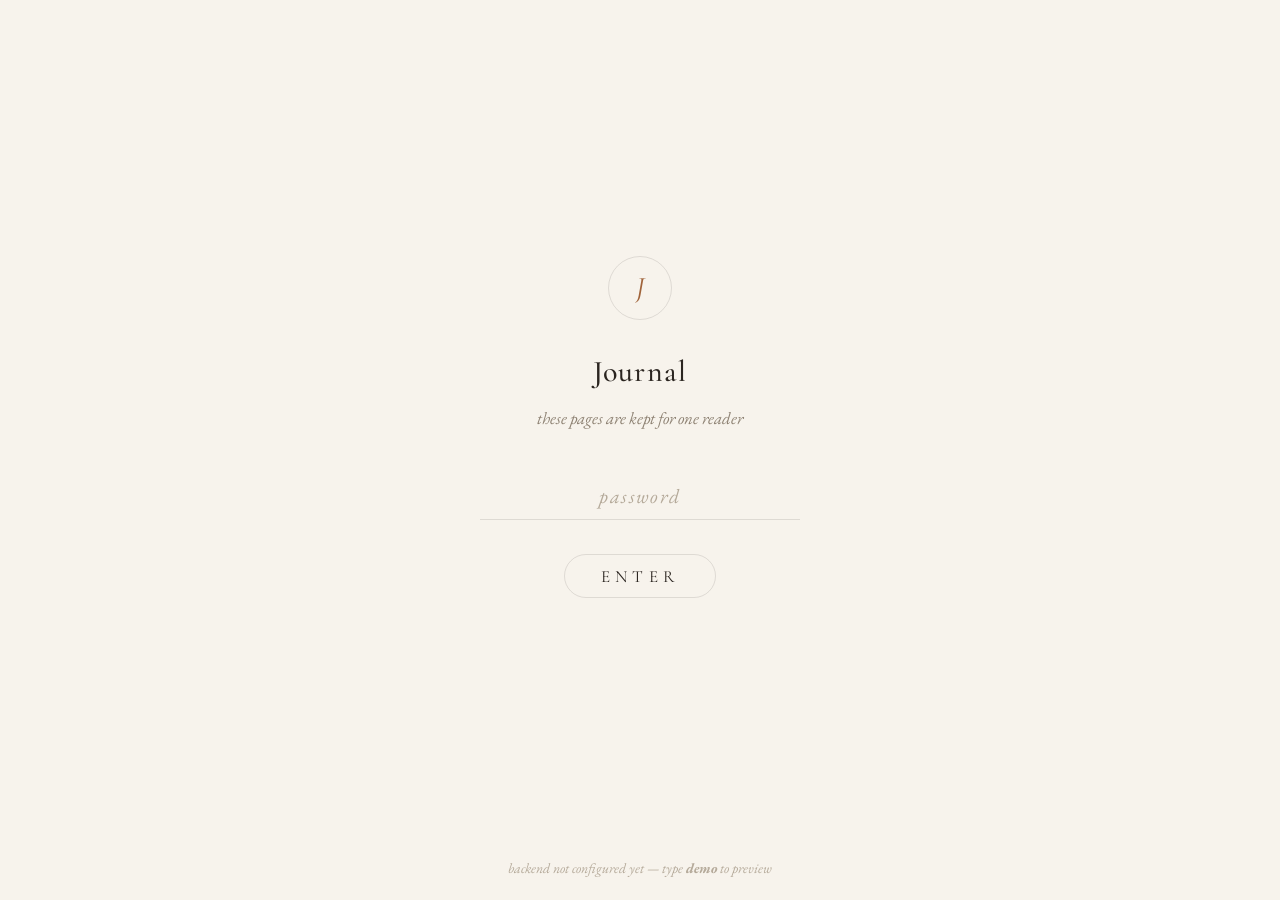
==== journal/index.html @ c426ccc8 "Add private journal: password-protected page with admin desk, read receipts, login log Co-Authored-B" ====
<!doctype html>
<html lang="en">
<head>
<meta charset="utf-8">
<meta name="viewport" content="width=device-width, initial-scale=1, viewport-fit=cover">
<meta name="robots" content="noindex, nofollow">
<title>Journal</title>
<link rel="preconnect" href="https://fonts.googleapis.com">
<link rel="preconnect" href="https://fonts.gstatic.com" crossorigin>
<link href="https://fonts.googleapis.com/css2?family=Cormorant+Garamond:ital,wght@0,400;0,500;0,600;1,400;1,500&family=EB+Garamond:ital,wght@0,400;0,500;1,400&display=swap" rel="stylesheet">
<style>
:root{
  --bg:#f7f3ec; --ink:#2b2520; --muted:#8d8172; --faint:#b5aa9a;
  --line:rgba(43,37,32,.12); --accent:#a0633a; --card:#fffdf9;
  --shadow:0 10px 40px rgba(43,37,32,.08);
  --overlay:rgba(24,20,17,.55);
}
@media (prefers-color-scheme: dark){
  :root{
    --bg:#161310; --ink:#e9e1d4; --muted:#9a8e7d; --faint:#6b6154;
    --line:rgba(233,225,212,.12); --accent:#cf9064; --card:#1e1a16;
    --shadow:0 10px 40px rgba(0,0,0,.35);
    --overlay:rgba(0,0,0,.65);
  }
}
*{box-sizing:border-box; -webkit-tap-highlight-color:transparent}
html,body{margin:0; padding:0}
body{
  background:var(--bg); color:var(--ink);
  font-family:"EB Garamond", Georgia, serif;
  font-size:19px; line-height:1.72;
  min-height:100dvh;
}
::selection{background:var(--accent); color:var(--bg)}

/* ---------- login ---------- */
#login{
  position:fixed; inset:0; display:flex; flex-direction:column;
  align-items:center; justify-content:center; gap:0; background:var(--bg);
  z-index:50; padding:24px; transition:opacity .6s ease;
}
#login.hidden{opacity:0; pointer-events:none}
.monogram{
  width:64px; height:64px; border:1px solid var(--line); border-radius:50%;
  display:flex; align-items:center; justify-content:center;
  font-family:"Cormorant Garamond", serif; font-style:italic; font-size:30px;
  color:var(--accent); margin-bottom:26px;
}
.login-title{
  font-family:"Cormorant Garamond", serif; font-weight:500; font-size:30px;
  letter-spacing:.04em; margin:0 0 6px;
}
.login-sub{color:var(--muted); font-style:italic; font-size:17px; margin:0 0 40px}
.pw-wrap{display:flex; flex-direction:column; align-items:center; width:min(320px,80vw)}
#pw{
  width:100%; background:transparent; border:0; border-bottom:1px solid var(--line);
  color:var(--ink); font-family:inherit; font-size:20px; text-align:center;
  padding:10px 4px; outline:none; letter-spacing:.2em; transition:border-color .3s;
}
#pw:focus{border-color:var(--accent)}
#pw::placeholder{letter-spacing:.08em; color:var(--faint); font-style:italic}
#loginBtn{
  margin-top:34px; background:transparent; border:1px solid var(--line);
  color:var(--ink); font-family:"Cormorant Garamond",serif; font-size:17px;
  letter-spacing:.3em; text-transform:uppercase; padding:11px 36px 10px;
  border-radius:40px; cursor:pointer; transition:all .3s;
}
#loginBtn:hover{border-color:var(--accent); color:var(--accent)}
#loginBtn:disabled{opacity:.4; cursor:default}
#loginErr{min-height:26px; margin-top:20px; color:#b3543e; font-style:italic; font-size:16px; text-align:center}
.demo-note{position:fixed; bottom:20px; color:var(--faint); font-size:14px; font-style:italic; text-align:center; padding:0 20px}

/* ---------- app ---------- */
#app{display:none; opacity:0; transition:opacity .8s ease}
#app.visible{display:block; opacity:1}
.col{max-width:640px; margin:0 auto; padding:0 22px}

header.masthead{
  text-align:center; padding:58px 20px 20px;
}
.greeting{
  color:var(--muted); font-style:italic; font-size:17px; letter-spacing:.05em; margin:0 0 10px;
}
.bigdate{
  font-family:"Cormorant Garamond", serif; font-weight:500;
  font-size:clamp(30px, 7vw, 42px); line-height:1.15; margin:0;
}
.clock{
  margin-top:10px; color:var(--muted); font-size:16px;
  letter-spacing:.42em; text-indent:.42em; font-variant-numeric:tabular-nums;
}
.clock .sec{opacity:.45; font-size:12px; letter-spacing:.2em}
.rule{
  width:56px; height:1px; background:var(--line); margin:30px auto 0; position:relative;
}
.rule::after{
  content:"❧"; position:absolute; left:50%; top:50%; transform:translate(-50%,-52%);
  background:var(--bg); padding:0 12px; color:var(--faint); font-size:14px;
}

main{padding:34px 0 110px}
.post{margin:0 0 70px}
.post-date{
  color:var(--muted); font-size:15px; letter-spacing:.22em; text-transform:uppercase;
  font-family:"Cormorant Garamond", serif; margin:0 0 14px;
}
.post-body p{margin:0 0 1em}
.post-body p:last-child{margin-bottom:0}
.post-body em{color:inherit}
.edited-flag{color:var(--faint); font-size:14px; font-style:italic; margin-top:8px}

.unread-divider{
  display:flex; align-items:center; gap:16px; margin:0 0 56px; color:var(--accent);
  font-style:italic; font-size:16px;
}
.unread-divider::before,.unread-divider::after{
  content:""; flex:1; height:1px; background:var(--accent); opacity:.35;
}

/* photos */
.photos{margin-top:22px; display:grid; gap:10px}
.photos.n1{grid-template-columns:1fr}
.photos.n2{grid-template-columns:1fr 1fr}
.photos.many{grid-template-columns:1fr 1fr}
.photos.many .ph:first-child{grid-column:1 / -1}
.ph{
  position:relative; border-radius:6px; overflow:hidden; background:var(--line);
  cursor:pointer; min-height:90px;
}
.photos.n1 .ph img{width:100%; height:auto; max-height:76vh; object-fit:cover; display:block}
.photos.n2 .ph, .photos.many .ph:not(:first-child){aspect-ratio:1/1}
.photos.many .ph:first-child{aspect-ratio:3/2}
.photos.n2 .ph img, .photos.many .ph img{width:100%; height:100%; object-fit:cover; display:block}
.ph .shimmer{
  position:absolute; inset:0;
  background:linear-gradient(100deg, transparent 30%, rgba(255,255,255,.14) 50%, transparent 70%);
  background-size:200% 100%; animation:sh 1.4s infinite;
}
@keyframes sh{0%{background-position:160% 0}100%{background-position:-60% 0}}
.ph .cap{
  position:absolute; left:0; right:0; bottom:0; padding:26px 14px 10px;
  background:linear-gradient(transparent, rgba(0,0,0,.55));
  color:#f4ede2; font-style:italic; font-size:15px; line-height:1.4;
}

footer.endmark{
  text-align:center; color:var(--faint); padding:0 20px 56px; font-style:italic; font-size:15px;
}
footer.endmark .fleuron{font-size:20px; display:block; margin-bottom:14px; font-style:normal}
#logoutLink{color:var(--faint); text-decoration:none; border-bottom:1px dotted var(--faint)}

/* admin FAB */
#adminFab{
  position:fixed; right:22px; bottom:22px; width:48px; height:48px; border-radius:50%;
  background:var(--card); border:1px solid var(--line); box-shadow:var(--shadow);
  display:none; align-items:center; justify-content:center; cursor:pointer;
  color:var(--muted); font-size:19px; z-index:30; transition:all .3s;
}
#adminFab:hover{color:var(--accent); border-color:var(--accent)}

/* ---------- admin panel ---------- */
#admin{
  position:fixed; inset:0; z-index:40; background:var(--bg); display:none;
  overflow-y:auto; -webkit-overflow-scrolling:touch;
}
#admin.open{display:block}
.admin-head{
  position:sticky; top:0; background:var(--bg); z-index:5;
  border-bottom:1px solid var(--line); padding:16px 0 0;
}
.admin-head .col{display:flex; flex-direction:column; gap:12px}
.admin-title-row{display:flex; align-items:baseline; justify-content:space-between}
.admin-title{font-family:"Cormorant Garamond",serif; font-size:24px; font-weight:600; margin:0}
#adminClose{
  background:none; border:0; color:var(--muted); font-size:15px; cursor:pointer;
  font-family:inherit; font-style:italic; padding:4px;
}
.tabs{display:flex; gap:4px; overflow-x:auto}
.tab{
  background:none; border:0; border-bottom:2px solid transparent; color:var(--muted);
  font-family:"Cormorant Garamond",serif; font-size:17px; letter-spacing:.12em;
  text-transform:uppercase; padding:8px 14px 10px; cursor:pointer; white-space:nowrap;
}
.tab.active{color:var(--accent); border-bottom-color:var(--accent)}
.admin-body{padding:26px 0 90px; font-size:17px}
.admin-body .hint{color:var(--muted); font-style:italic; font-size:15px; margin:0 0 18px}

/* composer */
#composerText{
  width:100%; min-height:170px; background:var(--card); border:1px solid var(--line);
  border-radius:8px; color:var(--ink); font-family:inherit; font-size:19px; line-height:1.7;
  padding:16px 18px; outline:none; resize:vertical;
}
#composerText:focus{border-color:var(--accent)}
.composer-tools{display:flex; align-items:center; gap:14px; margin-top:14px; flex-wrap:wrap}
.btn{
  background:transparent; border:1px solid var(--line); color:var(--ink);
  font-family:"Cormorant Garamond",serif; font-size:16px; letter-spacing:.18em;
  text-transform:uppercase; padding:9px 22px 8px; border-radius:30px; cursor:pointer;
  transition:all .25s;
}
.btn:hover{border-color:var(--accent); color:var(--accent)}
.btn.primary{background:var(--accent); border-color:var(--accent); color:var(--bg)}
.btn.primary:hover{opacity:.88; color:var(--bg)}
.btn:disabled{opacity:.4; cursor:default}
.btn.danger{color:#b3543e; border-color:rgba(179,84,62,.4)}
#photoPicks{display:grid; grid-template-columns:repeat(auto-fill,minmax(130px,1fr)); gap:12px; margin-top:16px}
.pick{position:relative}
.pick img{width:100%; aspect-ratio:1/1; object-fit:cover; border-radius:6px; display:block}
.pick input{
  width:100%; margin-top:6px; background:transparent; border:0; border-bottom:1px solid var(--line);
  color:var(--ink); font-family:inherit; font-style:italic; font-size:14px; padding:3px 2px; outline:none;
}
.pick .rm{
  position:absolute; top:6px; right:6px; width:26px; height:26px; border-radius:50%;
  background:rgba(0,0,0,.55); color:#fff; border:0; cursor:pointer; font-size:14px; line-height:1;
}
#composerStatus{margin-top:14px; font-style:italic; color:var(--muted); min-height:24px}

/* lists */
.mini-post{border-bottom:1px solid var(--line); padding:16px 0; display:flex; gap:14px; align-items:baseline}
.mini-post .when{color:var(--muted); font-size:14px; white-space:nowrap; letter-spacing:.06em}
.mini-post .snippet{flex:1; overflow:hidden; text-overflow:ellipsis; white-space:nowrap}
.mini-post .acts{display:flex; gap:12px}
.mini-post .acts button{background:none;border:0;color:var(--accent);cursor:pointer;font-family:inherit;font-style:italic;font-size:15px;padding:0}
.mini-post .acts button.del{color:#b3543e}

.read-row{border-bottom:1px solid var(--line); padding:15px 0}
.read-row .snippet{display:block; overflow:hidden; text-overflow:ellipsis; white-space:nowrap}
.read-row .meta{font-size:14.5px; margin-top:3px}
.read-row .meta.ok{color:#5e7d52}
.read-row .meta.no{color:var(--muted); font-style:italic}
@media (prefers-color-scheme: dark){ .read-row .meta.ok{color:#8fae83} }

table.logins{width:100%; border-collapse:collapse; font-size:14.5px}
table.logins th{
  text-align:left; color:var(--muted); font-weight:500; letter-spacing:.14em;
  text-transform:uppercase; font-size:11.5px; padding:8px 8px 8px 0; border-bottom:1px solid var(--line);
}
table.logins td{padding:10px 8px 10px 0; border-bottom:1px solid var(--line); vertical-align:top}
table.logins .fail{color:#b3543e}
table.logins .okk{color:#5e7d52}
@media (prefers-color-scheme: dark){ table.logins .okk{color:#8fae83} }

/* lightbox */
#lightbox{
  position:fixed; inset:0; z-index:60; background:rgba(10,8,6,.93); display:none;
  flex-direction:column; align-items:center; justify-content:center; touch-action:pan-y;
}
#lightbox.open{display:flex}
#lbImg{max-width:96vw; max-height:82vh; object-fit:contain; border-radius:4px}
#lbCap{color:#d9cfbf; font-style:italic; margin-top:14px; padding:0 24px; text-align:center; font-size:16px}
#lbCount{color:#8d8172; font-size:13px; letter-spacing:.3em; margin-top:8px}
#lbClose{
  position:absolute; top:calc(14px + env(safe-area-inset-top)); right:18px; background:none; border:0; color:#d9cfbf;
  font-size:30px; cursor:pointer; line-height:1; padding:8px;
}
.lb-arrow{
  position:absolute; top:50%; transform:translateY(-50%); background:none; border:0;
  color:#d9cfbf; font-size:34px; cursor:pointer; padding:20px 14px; opacity:.7;
}
.lb-arrow:hover{opacity:1}
#lbPrev{left:2px} #lbNext{right:2px}
@media (max-width:640px){ .lb-arrow{display:none} }

/* toast */
#toast{
  position:fixed; left:50%; bottom:30px; transform:translateX(-50%) translateY(20px);
  background:var(--ink); color:var(--bg); font-size:15.5px; padding:11px 22px;
  border-radius:30px; opacity:0; pointer-events:none; transition:all .35s; z-index:70;
  max-width:86vw; text-align:center;
}
#toast.show{opacity:1; transform:translateX(-50%) translateY(0)}

.spinner{
  width:22px;height:22px;border:2px solid var(--line);border-top-color:var(--accent);
  border-radius:50%;animation:spin .8s linear infinite;margin:40px auto;
}
@keyframes spin{to{transform:rotate(360deg)}}
</style>
</head>
<body>

<!-- ======== LOGIN ======== -->
<div id="login">
  <div class="monogram">J</div>
  <h1 class="login-title">Journal</h1>
  <p class="login-sub">these pages are kept for one reader</p>
  <div class="pw-wrap">
    <input id="pw" type="password" placeholder="password" autocomplete="current-password" enterkeyhint="go">
    <button id="loginBtn">Enter</button>
    <div id="loginErr"></div>
  </div>
  <div class="demo-note" id="demoNote" style="display:none">backend not configured yet — type <b>demo</b> to preview</div>
</div>

<!-- ======== APP ======== -->
<div id="app">
  <header class="masthead">
    <p class="greeting" id="greeting"></p>
    <h2 class="bigdate" id="bigdate"></h2>
    <div class="clock" id="clock"></div>
    <div class="rule"></div>
  </header>

  <main class="col" id="feed"></main>

  <footer class="endmark">
    <span class="fleuron">❦</span>
    <span>you have reached the beginning · <a href="#" id="logoutLink">leave quietly</a></span>
  </footer>
</div>

<div id="adminFab" title="">✎</div>

<!-- ======== ADMIN ======== -->
<div id="admin">
  <div class="admin-head">
    <div class="col">
      <div class="admin-title-row">
        <h3 class="admin-title">The desk</h3>
        <button id="adminClose">return to the journal</button>
      </div>
      <div class="tabs">
        <button class="tab active" data-tab="write">Write</button>
        <button class="tab" data-tab="posts">Posts</button>
        <button class="tab" data-tab="reads">Reads</button>
        <button class="tab" data-tab="logins">Logins</button>
      </div>
    </div>
  </div>
  <div class="admin-body col">

    <section data-pane="write">
      <p class="hint" id="composerMode">A new entry. Use blank lines for paragraphs, **bold** and *italics* if you like.</p>
      <textarea id="composerText" placeholder="What did you see today…"></textarea>
      <div id="photoPicks"></div>
      <div class="composer-tools">
        <input id="photoInput" type="file" accept="image/*" multiple hidden>
        <button class="btn" id="addPhotosBtn">Add photos</button>
        <button class="btn primary" id="publishBtn">Publish</button>
        <button class="btn" id="cancelEditBtn" style="display:none">Cancel edit</button>
      </div>
      <div id="composerStatus"></div>
    </section>

    <section data-pane="posts" style="display:none">
      <p class="hint">Every entry. Edit opens it at the writing desk.</p>
      <div id="postsList"></div>
    </section>

    <section data-pane="reads" style="display:none">
      <p class="hint">What Salima has read, and when.</p>
      <div id="readsList"><div class="spinner"></div></div>
    </section>

    <section data-pane="logins" style="display:none">
      <p class="hint">Every time the door was opened — or someone tried the handle.</p>
      <div id="loginsList"><div class="spinner"></div></div>
    </section>

  </div>
</div>

<!-- ======== LIGHTBOX ======== -->
<div id="lightbox">
  <button id="lbClose">×</button>
  <button class="lb-arrow" id="lbPrev">‹</button>
  <img id="lbImg" alt="">
  <button class="lb-arrow" id="lbNext">›</button>
  <div id="lbCap"></div>
  <div id="lbCount"></div>
</div>

<div id="toast"></div>

<script>
/* ================= CONFIG ================= */
const CONFIG = {
  // Paste your Google Apps Script web-app URL here (see SETUP.md)
  SCRIPT_URL: "",
  TITLE: "Journal"
};

/* ================= STATE ================= */
const $ = id => document.getElementById(id);
let auth = null;            // {token, account}
let posts = [];             // [{id, created, updated, text, photos:[{id, caption}]}]
let photoCache = {};        // photoId -> dataURL
let editingId = null;       // post id being edited
let composerPhotos = [];    // [{id?, data?, caption, preview}]
let lbItems = [], lbIndex = 0;
let readReported = {};
const DEMO = !CONFIG.SCRIPT_URL;

/* ================= HELPERS ================= */
function toast(msg, ms=2600){
  const t = $("toast"); t.textContent = msg; t.classList.add("show");
  clearTimeout(t._tm); t._tm = setTimeout(()=>t.classList.remove("show"), ms);
}
function esc(s){ return s.replace(/&/g,"&amp;").replace(/</g,"&lt;").replace(/>/g,"&gt;").replace(/"/g,"&quot;"); }
function renderText(t){
  let h = esc(t.trim());
  h = h.replace(/\*\*([^*\n][\s\S]*?)\*\*/g, "<strong>$1</strong>");
  h = h.replace(/(^|[\s(])\*([^*\n]+)\*(?=[\s).,;:!?]|$)/g, "$1<em>$2</em>");
  return h.split(/\n\s*\n/).map(p => "<p>" + p.replace(/\n/g,"<br>") + "</p>").join("");
}
function fmtDateTime(iso){
  const d = new Date(iso);
  return d.toLocaleDateString("en-GB",{weekday:"long", day:"numeric", month:"long", year:"numeric"}) +
    " · " + d.toLocaleTimeString("en-GB",{hour:"2-digit", minute:"2-digit"});
}
function fmtShort(iso){
  const d = new Date(iso);
  return d.toLocaleDateString("en-GB",{day:"numeric", month:"short", year:"numeric"}) +
    " " + d.toLocaleTimeString("en-GB",{hour:"2-digit", minute:"2-digit"});
}
function deviceLabel(){
  const ua = navigator.userAgent;
  let os = "Unknown";
  if (/iPhone/.test(ua)) os = "iPhone";
  else if (/iPad/.test(ua)) os = "iPad";
  else if (/Android/.test(ua)) os = "Android";
  else if (/Mac/.test(ua)) os = "Mac";
  else if (/Windows/.test(ua)) os = "Windows";
  else if (/Linux/.test(ua)) os = "Linux";
  let br = "Browser";
  if (/Edg\//.test(ua)) br = "Edge";
  else if (/Chrome\//.test(ua) && !/Chromium/.test(ua)) br = "Chrome";
  else if (/Firefox\//.test(ua)) br = "Firefox";
  else if (/Safari\//.test(ua)) br = "Safari";
  return os + " · " + br;
}
async function ipInfo(){
  try{
    const ctl = new AbortController(); setTimeout(()=>ctl.abort(), 4500);
    const r = await fetch("https://ipapi.co/json/", {signal: ctl.signal});
    const j = await r.json();
    return { ip: j.ip||"", city: j.city||"", country: j.country_name||"" };
  }catch(e){ return { ip:"", city:"", country:"" }; }
}

/* ================= API ================= */
async function api(action, payload={}, opts={}){
  if (DEMO) return demoApi(action, payload);
  const body = JSON.stringify(Object.assign({action, token: auth && auth.token}, payload));
  const res = await fetch(CONFIG.SCRIPT_URL, {method:"POST", body});
  if (!res.ok) throw new Error("network");
  const j = await res.json();
  if (!j.ok){
    if (j.error === "auth" && !opts.noKick){ hardLogout(); toast("Your session ended — please sign in again."); }
    throw new Error(j.error || "error");
  }
  return j;
}

/* ================= DEMO BACKEND (only when SCRIPT_URL is empty) ================= */
const demoPosts = [
  { id:"d1", created:new Date(Date.now()-3600e3*4).toISOString(), updated:"", text:"Tonight the sky over the lake turned the colour of apricots, and I stood there longer than I meant to.\n\nI thought of you, of course. I usually do when something is too beautiful to keep to myself.", photos:[{id:"p1",caption:"the lake, just before dark"}] },
  { id:"d2", created:new Date(Date.now()-86400e3*2).toISOString(), updated:"", text:"A small thing: the bakery on the corner started selling *kanelbullar* again. The first batch of autumn. I bought two and ate both, and I am **not sorry**.", photos:[{id:"p2",caption:""},{id:"p3",caption:"evidence"}] },
  { id:"d3", created:new Date(Date.now()-86400e3*6).toISOString(), updated:"", text:"Started this journal today. A quiet place to put the things I see and think, so that one person in particular can find them.\n\nWelcome, if you are reading this.", photos:[] },
];
const demoPhotoUrls = { p1:"https://picsum.photos/id/1016/1200/800", p2:"https://picsum.photos/id/312/900/900", p3:"https://picsum.photos/id/1080/900/900" };
async function demoApi(action, p){
  await new Promise(r=>setTimeout(r, 350));
  if (action === "login"){
    const pw = (p.password||"").toLowerCase();
    if (pw === "demo") return {ok:true, token:"demo", account:"admin"};
    if (pw === "salima") return {ok:true, token:"demo", account:"salima"};
    throw new Error("wrong");
  }
  if (action === "getPosts") return {ok:true, posts: demoPosts};
  if (action === "getPhoto"){
    const r = await fetch(demoPhotoUrls[p.photoId]); const b = await r.blob();
    const data = await new Promise(res=>{const fr=new FileReader(); fr.onload=()=>res(fr.result); fr.readAsDataURL(b);});
    return {ok:true, data};
  }
  if (action === "addPost"){
    demoPosts.unshift({id:"d"+Math.random(), created:new Date().toISOString(), updated:"", text:p.text, photos:[]});
    return {ok:true};
  }
  if (action === "updatePost"){
    const post = demoPosts.find(x=>x.id===p.id); if (post){ post.text = p.text; post.updated = new Date().toISOString(); }
    return {ok:true};
  }
  if (action === "deletePost"){
    const i = demoPosts.findIndex(x=>x.id===p.id); if (i>=0) demoPosts.splice(i,1);
    return {ok:true};
  }
  if (action === "markRead") return {ok:true};
  if (action === "adminData") return {ok:true,
    reads:[{postId:"d3", account:"salima", time:new Date(Date.now()-86400e3*5).toISOString(), device:"iPhone · Safari"}],
    logins:[
      {time:new Date(Date.now()-3600e3).toISOString(), account:"admin", success:true, ip:"—", city:"Stockholm", country:"Sweden", device:"Mac · Chrome"},
      {time:new Date(Date.now()-86400e3*5).toISOString(), account:"salima", success:true, ip:"—", city:"Göteborg", country:"Sweden", device:"iPhone · Safari"},
      {time:new Date(Date.now()-86400e3*5.1).toISOString(), account:"", success:false, ip:"—", city:"Göteborg", country:"Sweden", device:"iPhone · Safari"},
    ]};
  return {ok:true};
}

/* ================= LOGIN ================= */
async function doLogin(){
  const pw = $("pw").value;
  if (!pw) return;
  $("loginBtn").disabled = true; $("loginErr").textContent = "";
  try{
    const info = DEMO ? {} : await ipInfo();
    const j = await api("login", {password: pw, ip: info.ip, city: info.city, country: info.country, device: deviceLabel(), userAgent: navigator.userAgent}, {noKick:true});
    auth = {token: j.token, account: j.account};
    try{ localStorage.setItem("journal_auth", JSON.stringify(auth)); }catch(e){}
    $("pw").value = "";
    enterApp();
  }catch(e){
    $("loginErr").textContent = e.message === "wrong" ? "that is not the word — try again" : "could not reach the journal — try again";
  }
  $("loginBtn").disabled = false;
}
function hardLogout(){
  auth = null; try{ localStorage.removeItem("journal_auth"); }catch(e){}
  $("app").classList.remove("visible");
  setTimeout(()=>{ $("app").style.display="none"; }, 100);
  $("admin").classList.remove("open");
  $("adminFab").style.display = "none";
  $("login").classList.remove("hidden");
}

/* ================= CLOCK ================= */
function tickClock(){
  const now = new Date();
  const h = now.getHours();
  let g = "Good evening";
  if (h < 5) g = "A late hour";
  else if (h < 12) g = "Good morning";
  else if (h < 18) g = "Good afternoon";
  $("greeting").textContent = g + (auth && auth.account === "salima" ? ", Salima" : "");
  $("bigdate").textContent = now.toLocaleDateString("en-GB", {weekday:"long", day:"numeric", month:"long"});
  const hh = String(now.getHours()).padStart(2,"0");
  const mm = String(now.getMinutes()).padStart(2,"0");
  const ss = String(now.getSeconds()).padStart(2,"0");
  $("clock").innerHTML = hh + ":" + mm + ' <span class="sec">' + ss + "</span>";
}

/* ================= FEED ================= */
async function enterApp(){
  $("login").classList.add("hidden");
  $("app").style.display = "block";
  requestAnimationFrame(()=>$("app").classList.add("visible"));
  tickClock(); clearInterval(window._ck); window._ck = setInterval(tickClock, 1000);
  if (auth.account === "admin") $("adminFab").style.display = "flex";
  $("feed").innerHTML = '<div class="spinner"></div>';
  try{
    const j = await api("getPosts");
    posts = j.posts || [];
    renderFeed();
  }catch(e){
    $("feed").innerHTML = '<p style="text-align:center;color:var(--muted);font-style:italic">The journal could not be opened just now. Pull to refresh, or try again in a moment.</p>';
  }
}
function lastVisitKey(){ return "journal_lastvisit_" + auth.account; }
function renderFeed(){
  const feed = $("feed"); feed.innerHTML = "";
  let lastVisit = 0;
  try{ lastVisit = Number(localStorage.getItem(lastVisitKey()) || 0); }catch(e){}
  const sorted = posts.slice().sort((a,b)=> new Date(b.created) - new Date(a.created));
  let dividerPlaced = !lastVisit;
  sorted.forEach((p, idx)=>{
    const isNew = lastVisit && new Date(p.created).getTime() > lastVisit;
    if (!dividerPlaced && !isNew && idx > 0){
      const div = document.createElement("div");
      div.className = "unread-divider";
      div.textContent = "new since your last visit, above";
      feed.appendChild(div);
      dividerPlaced = true;
    }
    if (!isNew) dividerPlaced = true;
    feed.appendChild(postEl(p));
  });
  if (!sorted.length){
    feed.innerHTML = '<p style="text-align:center;color:var(--muted);font-style:italic">Nothing written yet. The first page is still blank.</p>';
  }
  try{ localStorage.setItem(lastVisitKey(), String(Date.now())); }catch(e){}
  observePhotos();
  if (auth.account === "salima") observeReads();
}
function postEl(p){
  const art = document.createElement("article");
  art.className = "post"; art.dataset.id = p.id;
  let photosHtml = "";
  if (p.photos && p.photos.length){
    const cls = p.photos.length === 1 ? "n1" : p.photos.length === 2 ? "n2" : "many";
    photosHtml = '<div class="photos ' + cls + '">' + p.photos.map((ph,i)=>
      '<div class="ph" data-photo="' + ph.id + '" data-idx="' + i + '"><div class="shimmer"></div>' +
      (ph.caption ? '<div class="cap">' + esc(ph.caption) + "</div>" : "") + "</div>"
    ).join("") + "</div>";
  }
  art.innerHTML =
    '<p class="post-date">' + fmtDateTime(p.created) + "</p>" +
    '<div class="post-body">' + renderText(p.text) + "</div>" + photosHtml +
    (p.updated ? '<div class="edited-flag">edited ' + fmtShort(p.updated) + "</div>" : "");
  art.querySelectorAll(".ph").forEach(el=>{
    el.addEventListener("click", ()=> openLightbox(p, Number(el.dataset.idx)));
  });
  return art;
}

/* ---- lazy photo loading ---- */
async function loadPhoto(photoId){
  if (photoCache[photoId]) return photoCache[photoId];
  const j = await api("getPhoto", {photoId});
  photoCache[photoId] = j.data;
  return j.data;
}
function observePhotos(){
  const io = new IntersectionObserver(entries=>{
    entries.forEach(async en=>{
      if (!en.isIntersecting) return;
      io.unobserve(en.target);
      const id = en.target.dataset.photo;
      try{
        const data = await loadPhoto(id);
        const img = new Image();
        img.onload = ()=>{
          en.target.querySelector(".shimmer")?.remove();
          en.target.prepend(img);
        };
        img.src = data;
      }catch(e){ /* leave shimmer */ }
    });
  }, {rootMargin:"600px"});
  document.querySelectorAll(".ph").forEach(el=>io.observe(el));
}

/* ---- read receipts (Salima only) ---- */
function observeReads(){
  try{ readReported = JSON.parse(localStorage.getItem("journal_reads")||"{}"); }catch(e){ readReported = {}; }
  const timers = {};
  const io = new IntersectionObserver(entries=>{
    entries.forEach(en=>{
      const id = en.target.dataset.id;
      if (readReported[id]) return;
      if (en.isIntersecting){
        timers[id] = setTimeout(async ()=>{
          readReported[id] = true;
          try{ localStorage.setItem("journal_reads", JSON.stringify(readReported)); }catch(e){}
          try{ await api("markRead", {postId: id, device: deviceLabel()}); }catch(e){ delete readReported[id]; }
        }, 2200);
      }else{
        clearTimeout(timers[id]);
      }
    });
  }, {threshold: 0.45});
  document.querySelectorAll(".post").forEach(el=>io.observe(el));
}

/* ================= LIGHTBOX ================= */
async function openLightbox(post, idx){
  lbItems = post.photos; lbIndex = idx;
  $("lightbox").classList.add("open");
  document.body.style.overflow = "hidden";
  showLb();
}
async function showLb(){
  const ph = lbItems[lbIndex];
  $("lbCap").textContent = ph.caption || "";
  $("lbCount").textContent = lbItems.length > 1 ? (lbIndex+1) + " / " + lbItems.length : "";
  $("lbImg").src = "";
  try{ $("lbImg").src = await loadPhoto(ph.id); }catch(e){}
}
function closeLb(){ $("lightbox").classList.remove("open"); document.body.style.overflow = ""; }
function lbStep(d){ lbIndex = (lbIndex + d + lbItems.length) % lbItems.length; showLb(); }

/* ================= ADMIN ================= */
function openAdmin(){ $("admin").classList.add("open"); document.body.style.overflow = "hidden"; }
function closeAdmin(){ $("admin").classList.remove("open"); document.body.style.overflow = ""; }
function switchTab(name){
  document.querySelectorAll(".tab").forEach(t=>t.classList.toggle("active", t.dataset.tab === name));
  document.querySelectorAll("[data-pane]").forEach(p=>p.style.display = p.dataset.pane === name ? "" : "none");
  if (name === "posts") renderPostsList();
  if (name === "reads") renderReads();
  if (name === "logins") renderLogins();
}

/* ---- composer ---- */
function resetComposer(){
  editingId = null; composerPhotos = [];
  $("composerText").value = "";
  $("composerMode").textContent = "A new entry. Use blank lines for paragraphs, **bold** and *italics* if you like.";
  $("cancelEditBtn").style.display = "none";
  $("publishBtn").textContent = "Publish";
  renderPicks(); saveDraft();
}
function saveDraft(){
  if (editingId) return;
  try{ localStorage.setItem("journal_draft", $("composerText").value); }catch(e){}
}
function loadDraft(){
  try{ const d = localStorage.getItem("journal_draft"); if (d) $("composerText").value = d; }catch(e){}
}
function renderPicks(){
  const box = $("photoPicks"); box.innerHTML = "";
  composerPhotos.forEach((ph, i)=>{
    const div = document.createElement("div"); div.className = "pick";
    const img = document.createElement("img"); img.src = ph.preview || ph.data || "";
    if (!img.src && ph.id){ loadPhoto(ph.id).then(d=>{ img.src = d; }).catch(()=>{}); }
    const cap = document.createElement("input"); cap.placeholder = "caption (optional)"; cap.value = ph.caption || "";
    cap.addEventListener("input", ()=>{ ph.caption = cap.value; });
    const rm = document.createElement("button"); rm.className = "rm"; rm.textContent = "×";
    rm.addEventListener("click", ()=>{ composerPhotos.splice(i,1); renderPicks(); });
    div.append(img, rm, cap); box.appendChild(div);
  });
}
function compressImage(file){
  return new Promise((resolve, reject)=>{
    const url = URL.createObjectURL(file);
    const img = new Image();
    img.onload = ()=>{
      const MAX = 1600;
      let w = img.naturalWidth, h = img.naturalHeight;
      if (Math.max(w,h) > MAX){ const k = MAX / Math.max(w,h); w = Math.round(w*k); h = Math.round(h*k); }
      const c = document.createElement("canvas"); c.width = w; c.height = h;
      c.getContext("2d").drawImage(img, 0, 0, w, h);
      URL.revokeObjectURL(url);
      resolve(c.toDataURL("image/jpeg", 0.82));
    };
    img.onerror = ()=>{ URL.revokeObjectURL(url); reject(new Error("bad image")); };
    img.src = url;
  });
}
async function pickPhotos(files){
  for (const f of files){
    try{
      const data = await compressImage(f);
      composerPhotos.push({data, caption:"", preview:data});
    }catch(e){ toast("Could not read one of the images."); }
  }
  renderPicks();
}
async function publish(){
  const text = $("composerText").value.trim();
  if (!text && !composerPhotos.length){ toast("Write something first."); return; }
  $("publishBtn").disabled = true;
  $("composerStatus").textContent = composerPhotos.some(p=>p.data) ? "Sending — photos take a few seconds…" : "Sending…";
  try{
    const photos = composerPhotos.map(p=> p.id ? {id:p.id, caption:p.caption||""} : {data:p.data, caption:p.caption||""});
    if (editingId) await api("updatePost", {id: editingId, text, photos});
    else await api("addPost", {text, photos});
    try{ localStorage.removeItem("journal_draft"); }catch(e){}
    resetComposer();
    $("composerStatus").textContent = "";
    toast(editingId ? "Entry updated." : "Published.");
    const j = await api("getPosts"); posts = j.posts || []; renderFeed();
  }catch(e){
    $("composerStatus").textContent = "That did not go through — nothing was lost, try Publish again.";
  }
  $("publishBtn").disabled = false;
}
function startEdit(p){
  editingId = p.id;
  $("composerText").value = p.text;
  composerPhotos = (p.photos||[]).map(ph=>({id:ph.id, caption:ph.caption||""}));
  renderPicks();
  $("composerMode").textContent = "Editing the entry from " + fmtShort(p.created) + ".";
  $("cancelEditBtn").style.display = "";
  $("publishBtn").textContent = "Save changes";
  switchTab("write");
  $("admin").scrollTo({top:0});
}

/* ---- posts list ---- */
function renderPostsList(){
  const box = $("postsList"); box.innerHTML = "";
  const sorted = posts.slice().sort((a,b)=> new Date(b.created) - new Date(a.created));
  if (!sorted.length){ box.innerHTML = '<p class="hint">No entries yet.</p>'; return; }
  sorted.forEach(p=>{
    const row = document.createElement("div"); row.className = "mini-post";
    const snippet = (p.text || "(photos)").replace(/\s+/g," ").slice(0, 80);
    row.innerHTML = '<span class="when">' + fmtShort(p.created) + '</span><span class="snippet">' + esc(snippet) + "</span>";
    const acts = document.createElement("span"); acts.className = "acts";
    const ed = document.createElement("button"); ed.textContent = "edit"; ed.addEventListener("click", ()=>startEdit(p));
    const del = document.createElement("button"); del.textContent = "delete"; del.className = "del";
    del.addEventListener("click", async ()=>{
      if (!confirm("Delete this entry for good? Its photos go with it.")) return;
      try{
        await api("deletePost", {id: p.id});
        posts = posts.filter(x=>x.id !== p.id);
        renderPostsList(); renderFeed(); toast("Entry deleted.");
      }catch(e){ toast("Could not delete — try again."); }
    });
    acts.append(ed, del); row.appendChild(acts);
    box.appendChild(row);
  });
}

/* ---- reads & logins ---- */
let adminData = null;
async function fetchAdminData(force){
  if (adminData && !force) return adminData;
  adminData = await api("adminData");
  return adminData;
}
async function renderReads(){
  const box = $("readsList"); box.innerHTML = '<div class="spinner"></div>';
  try{
    const d = await fetchAdminData(true);
    const reads = {};
    (d.reads||[]).forEach(r=>{ if (r.account === "salima" && !reads[r.postId]) reads[r.postId] = r; });
    const sorted = posts.slice().sort((a,b)=> new Date(b.created) - new Date(a.created));
    box.innerHTML = "";
    if (!sorted.length){ box.innerHTML = '<p class="hint">No entries yet.</p>'; return; }
    let readCount = 0;
    sorted.forEach(p=>{
      const r = reads[p.id]; if (r) readCount++;
      const row = document.createElement("div"); row.className = "read-row";
      const snippet = (p.text || "(photos)").replace(/\s+/g," ").slice(0, 90);
      row.innerHTML = '<span class="snippet">' + esc(snippet) + "</span>" +
        (r ? '<div class="meta ok">✓ read ' + fmtShort(r.time) + (r.device ? " — " + esc(r.device) : "") + "</div>"
           : '<div class="meta no">○ not yet read</div>');
      box.appendChild(row);
    });
    const sum = document.createElement("p"); sum.className = "hint"; sum.style.marginTop = "18px";
    sum.textContent = readCount + " of " + sorted.length + " entries read.";
    box.appendChild(sum);
  }catch(e){ box.innerHTML = '<p class="hint">Could not load read receipts.</p>'; }
}
async function renderLogins(){
  const box = $("loginsList"); box.innerHTML = '<div class="spinner"></div>';
  try{
    const d = await fetchAdminData(true);
    const rows = (d.logins||[]).slice().sort((a,b)=> new Date(b.time) - new Date(a.time));
    if (!rows.length){ box.innerHTML = '<p class="hint">No logins recorded yet.</p>'; return; }
    let html = '<table class="logins"><tr><th>When</th><th>Who</th><th>From</th><th>Device</th></tr>';
    rows.forEach(r=>{
      const where = [r.city, r.country].filter(Boolean).join(", ") || "—";
      html += "<tr><td>" + fmtShort(r.time) + "</td><td class=\"" + (r.success ? "okk" : "fail") + "\">" +
        (r.success ? esc(r.account) : "failed try") + "</td><td>" + esc(where) +
        (r.ip ? '<br><span style="color:var(--faint);font-size:12px">' + esc(r.ip) + "</span>" : "") +
        "</td><td>" + esc(r.device||"—") + "</td></tr>";
    });
    html += "</table>";
    box.innerHTML = html;
  }catch(e){ box.innerHTML = '<p class="hint">Could not load the login log.</p>'; }
}

/* ================= WIRES ================= */
$("loginBtn").addEventListener("click", doLogin);
$("pw").addEventListener("keydown", e=>{ if (e.key === "Enter") doLogin(); });
$("logoutLink").addEventListener("click", async e=>{
  e.preventDefault();
  try{ await api("logout"); }catch(err){}
  hardLogout();
});
$("adminFab").addEventListener("click", openAdmin);
$("adminClose").addEventListener("click", closeAdmin);
document.querySelectorAll(".tab").forEach(t=>t.addEventListener("click", ()=>switchTab(t.dataset.tab)));
$("addPhotosBtn").addEventListener("click", ()=>$("photoInput").click());
$("photoInput").addEventListener("change", e=>{ pickPhotos([...e.target.files]); e.target.value = ""; });
$("publishBtn").addEventListener("click", publish);
$("cancelEditBtn").addEventListener("click", ()=>{ resetComposer(); loadDraft(); });
$("composerText").addEventListener("input", saveDraft);
$("lbClose").addEventListener("click", closeLb);
$("lbPrev").addEventListener("click", ()=>lbStep(-1));
$("lbNext").addEventListener("click", ()=>lbStep(1));
$("lightbox").addEventListener("click", e=>{ if (e.target === $("lightbox")) closeLb(); });
document.addEventListener("keydown", e=>{
  if (!$("lightbox").classList.contains("open")) return;
  if (e.key === "Escape") closeLb();
  if (e.key === "ArrowLeft") lbStep(-1);
  if (e.key === "ArrowRight") lbStep(1);
});
let touchX = null;
$("lightbox").addEventListener("touchstart", e=>{ touchX = e.touches[0].clientX; }, {passive:true});
$("lightbox").addEventListener("touchend", e=>{
  if (touchX === null) return;
  const dx = e.changedTouches[0].clientX - touchX;
  if (Math.abs(dx) > 50) lbStep(dx > 0 ? -1 : 1);
  touchX = null;
}, {passive:true});

/* ================= BOOT ================= */
(function(){
  if (DEMO) $("demoNote").style.display = "block";
  loadDraft();
  try{
    const saved = localStorage.getItem("journal_auth");
    if (saved){ auth = JSON.parse(saved); enterApp(); return; }
  }catch(e){}
})();
</script>
</body>
</html>
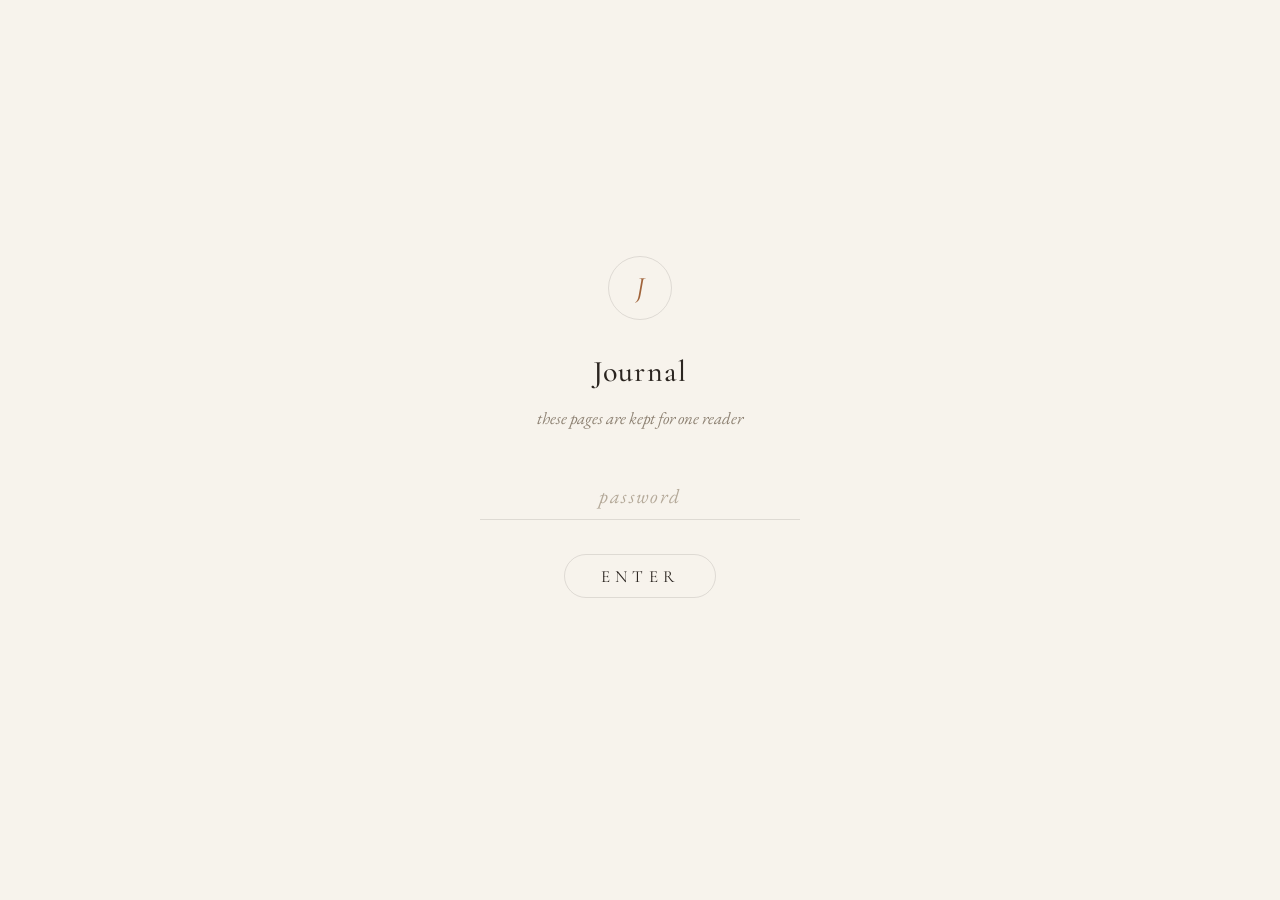
==== commit ea1ea11a: "Connect journal to its Apps Script backend Co-Authored-By: Claude Fable 5 <noreply@anthropic.com>" ====
--- a/journal/index.html
+++ b/journal/index.html
@@ -378,7 +378,7 @@
 /* ================= CONFIG ================= */
 const CONFIG = {
   // Paste your Google Apps Script web-app URL here (see SETUP.md)
-  SCRIPT_URL: "",
+  SCRIPT_URL: "https://script.google.com/macros/s/AKfycbzpWi-BXapw_2RjFq0aC1LfwhqN42DlLD6c57SroKlVJE_1JrI3rR7A_gkL4dlxKPKQ2Q/exec",
   TITLE: "Journal"
 };
 
